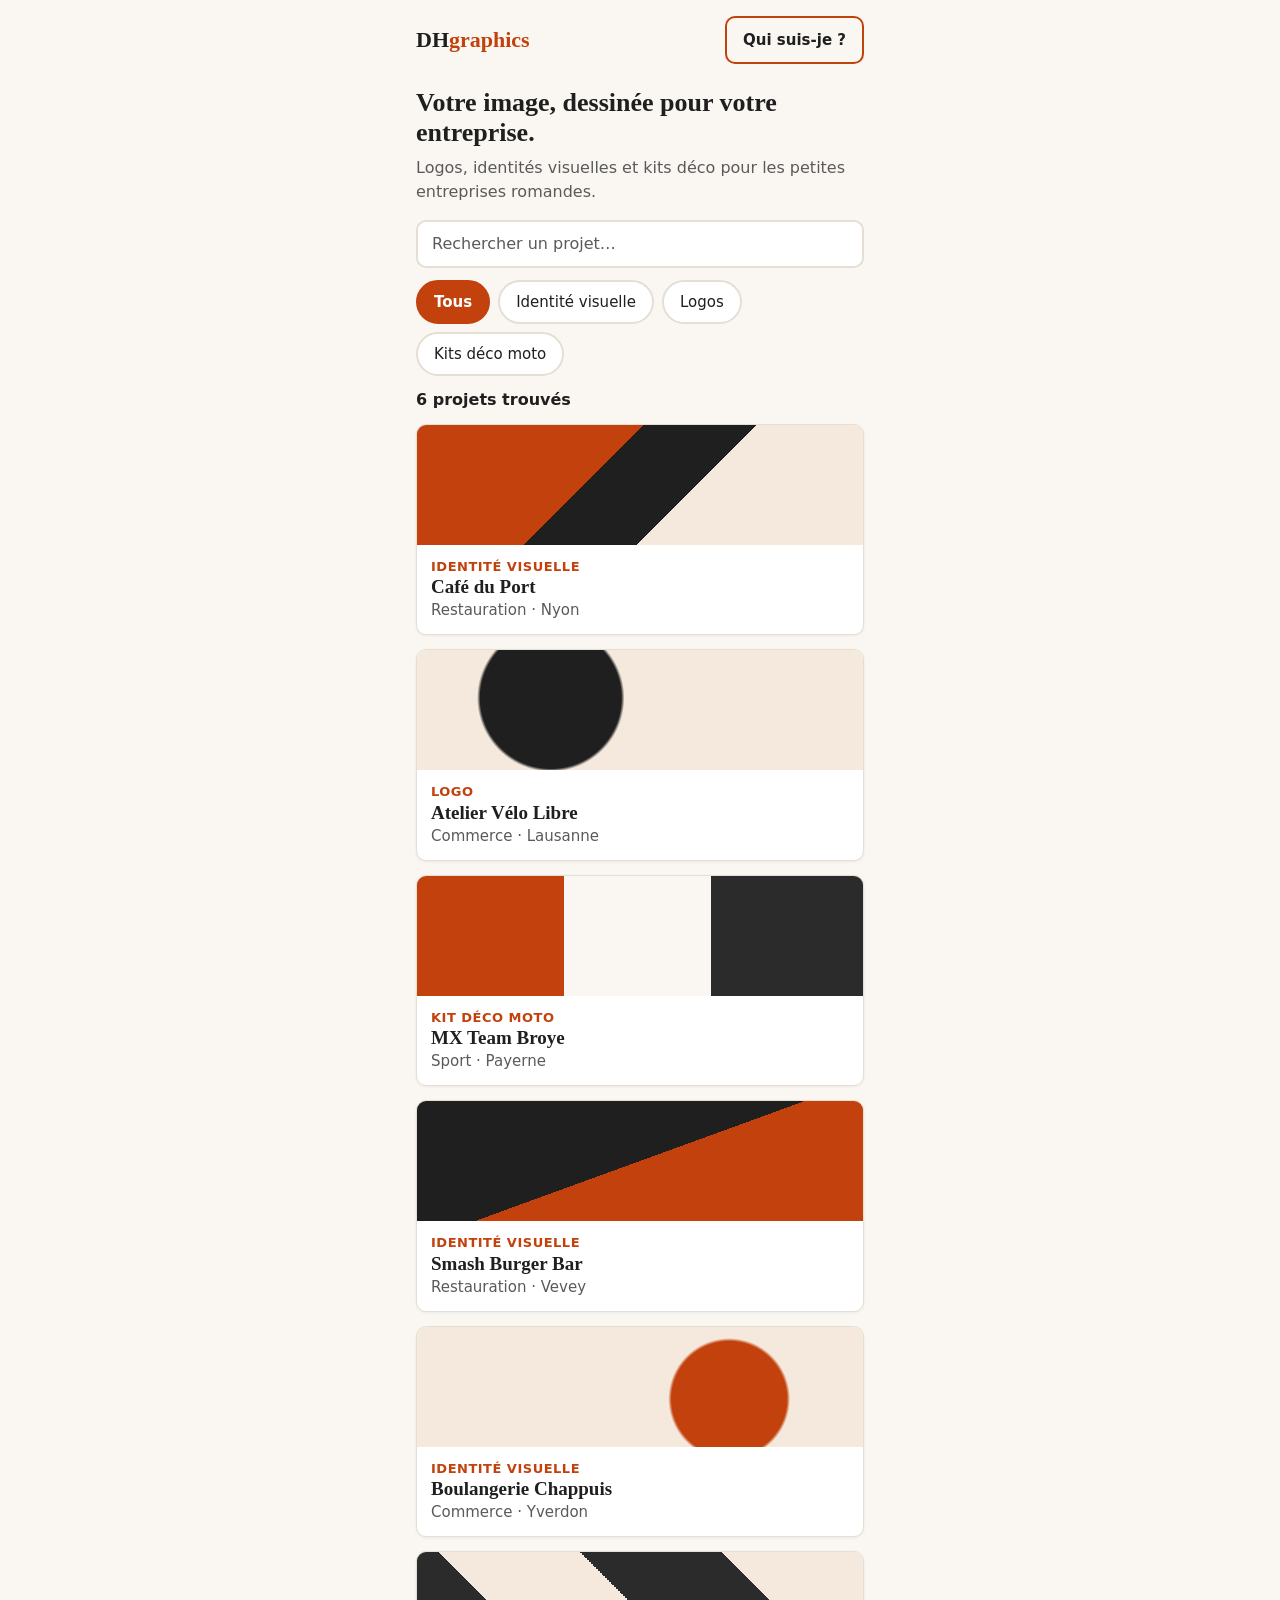
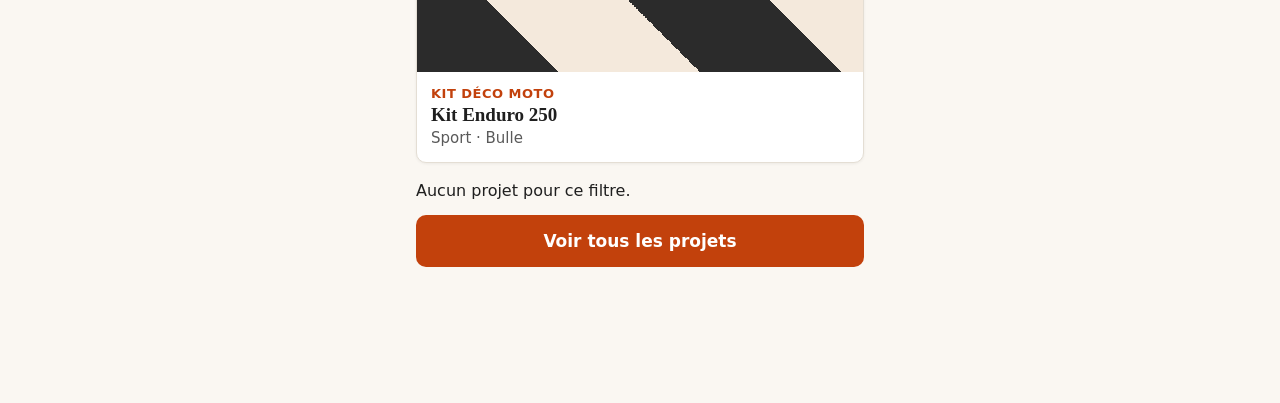
==== design/maquette/index.html @ a4fd5b28 "Ajoute une maquette cliquable du design final dans design/maquette." ====
<!DOCTYPE html>
<html lang="fr">
<head>
  <meta charset="utf-8">
  <meta name="viewport" content="width=device-width, initial-scale=1">
  <title>DHgraphics — Maquette cliquable</title>
  <link rel="stylesheet" href="style.css">
</head>
<body>
  <a class="skip" href="#contenu">Aller au contenu</a>

  <header class="top">
    <a class="logo" href="#accueil" aria-label="DHgraphics, retour à l'accueil">DH<span>graphics</span></a>
    <a class="btn-outline" href="#qui">Qui suis-je ?</a>
  </header>

  <main id="contenu">
    <!-- Écran 1 + 2 : Accueil, recherche et filtres -->
    <section id="ecran-accueil" class="ecran" aria-labelledby="titre-accueil">
      <div class="hero">
        <h1 id="titre-accueil">Votre image, dessinée pour votre entreprise.</h1>
        <p>Logos, identités visuelles et kits déco pour les petites entreprises romandes.</p>
      </div>

      <label class="sr-only" for="recherche">Rechercher un projet</label>
      <input id="recherche" class="search" type="search" placeholder="Rechercher un projet…" autocomplete="off">

      <div class="chips" role="group" aria-label="Filtrer par catégorie">
        <button class="chip" type="button" data-filtre="tous" aria-pressed="true">Tous</button>
        <button class="chip" type="button" data-filtre="Identité visuelle" aria-pressed="false">Identité visuelle</button>
        <button class="chip" type="button" data-filtre="Logo" aria-pressed="false">Logos</button>
        <button class="chip" type="button" data-filtre="Kit déco moto" aria-pressed="false">Kits déco moto</button>
      </div>

      <p class="compteur" id="compteur" aria-live="polite"></p>
      <ul class="cartes" id="cartes"></ul>
      <div class="vide" id="vide" hidden>
        <p>Aucun projet pour ce filtre.</p>
        <button class="btn" type="button" id="reset">Voir tous les projets</button>
      </div>
    </section>

    <!-- Écran 3 : Fiche détaillée -->
    <section id="ecran-fiche" class="ecran" hidden aria-labelledby="titre-fiche">
      <a class="retour" href="#accueil">← Retour aux projets</a>
      <div class="visuel grand" id="fiche-visuel" role="img"></div>
      <h1 id="titre-fiche"></h1>
      <dl class="infos" id="fiche-infos"></dl>
      <div class="encadre" id="fiche-texte"></div>
      <div class="barre-action">
        <a class="btn" id="btn-devis" href="#devis">Demander un devis</a>
      </div>
    </section>

    <!-- Écran 4 : Devis et confirmation -->
    <section id="ecran-devis" class="ecran" hidden aria-labelledby="titre-devis">
      <a class="retour" href="#accueil">← Retour aux projets</a>
      <h1 id="titre-devis">Demander un devis</h1>
      <form id="form-devis" novalidate>
        <label for="prenom">Prénom</label>
        <input id="prenom" name="prenom" autocomplete="given-name" required>
        <p class="erreur" id="err-prenom" hidden>Indiquez votre prénom.</p>

        <label for="email">E-mail</label>
        <input id="email" name="email" type="email" autocomplete="email" required>
        <p class="erreur" id="err-email" hidden>Il manque le @ dans l'e-mail (ex. : enzo@exemple.ch).</p>

        <label for="projet">Votre projet</label>
        <textarea id="projet" name="projet" rows="4" required></textarea>
        <p class="erreur" id="err-projet" hidden>Décrivez votre projet en une ou deux phrases.</p>

        <button class="btn" type="submit">Envoyer</button>
      </form>
      <div class="succes" id="succes" hidden tabindex="-1">
        <p class="coche" aria-hidden="true">✓</p>
        <h2 id="succes-titre">Demande envoyée</h2>
        <p>Réponse sous 48 h.</p>
        <a class="btn" href="#accueil">Voir d'autres projets</a>
      </div>
    </section>

    <!-- Page Qui suis-je -->
    <section id="ecran-qui" class="ecran" hidden aria-labelledby="titre-qui">
      <a class="retour" href="#accueil">← Retour aux projets</a>
      <h1 id="titre-qui">Qui suis-je ?</h1>
      <p class="texte">Je m'appelle Dany, graphiste en formation. Je crée des logos, des identités visuelles et des kits déco de motocross pour des petites entreprises et des clubs de Suisse romande.</p>
    </section>
  </main>

  <script src="app.js"></script>
</body>
</html>
---- design/maquette/style.css ----
/* DHgraphics — design final « Atelier papier » (Mobile First, 390 px) */
:root {
  --fond: #FAF7F2;
  --surface: #FFFFFF;
  --texte: #1F1F1F;
  --texte-2: #5A5A5A;
  --accent: #C2410C;
  --sur-accent: #FFFFFF;
  --bordure: #E4DED4;
  --erreur: #B42318;
  --rayon: 10px;
  --titre: Georgia, "Times New Roman", serif;
  --corps: system-ui, -apple-system, "Segoe UI", Roboto, Arial, sans-serif;
}

* { box-sizing: border-box; margin: 0; padding: 0; }
body { background: var(--fond); color: var(--texte); font: 16px/1.5 var(--corps); max-width: 480px; margin: 0 auto; }
a { color: inherit; }

.sr-only { position: absolute; width: 1px; height: 1px; overflow: hidden; clip: rect(0 0 0 0); white-space: nowrap; }
.skip { position: absolute; left: -999px; top: 8px; background: var(--texte); color: var(--fond); padding: 12px 16px; border-radius: var(--rayon); z-index: 10; }
.skip:focus { left: 8px; }

.top { display: flex; justify-content: space-between; align-items: center; padding: 16px; }
.logo { font: 800 22px var(--titre); text-decoration: none; min-height: 48px; display: flex; align-items: center; }
.logo span { color: var(--accent); }
.btn-outline { min-height: 48px; padding: 0 16px; border: 2px solid var(--accent); border-radius: var(--rayon); display: flex; align-items: center; font-weight: 700; font-size: 15px; text-decoration: none; }

main { padding: 0 16px 120px; }
.hero h1 { font: 700 26px/1.15 var(--titre); margin: 8px 0; }
.hero p { color: var(--texte-2); margin-bottom: 16px; }

.search { width: 100%; min-height: 48px; padding: 0 14px; border: 2px solid var(--bordure); border-radius: var(--rayon); background: var(--surface); font: inherit; color: var(--texte); margin-bottom: 12px; }
.search::placeholder { color: var(--texte-2); }

.chips { display: flex; flex-wrap: wrap; gap: 8px; margin-bottom: 12px; }
.chip { min-height: 44px; padding: 0 16px; border: 2px solid var(--bordure); border-radius: 999px; background: var(--surface); color: var(--texte); font: inherit; font-size: 15px; cursor: pointer; }
.chip[aria-pressed="true"] { background: var(--accent); border-color: var(--accent); color: var(--sur-accent); font-weight: 700; }

.compteur { font-weight: 700; margin-bottom: 12px; }
.cartes { list-style: none; display: grid; gap: 14px; }
.carte a { display: block; background: var(--surface); border: 1px solid var(--bordure); border-radius: var(--rayon); overflow: hidden; text-decoration: none; box-shadow: 0 1px 3px rgb(0 0 0 / .06); }
.visuel { display: block; height: 120px; }
.visuel.grand { height: 200px; border-radius: var(--rayon); margin: 12px 0; }
.carte-texte { display: block; padding: 12px 14px; }
.tag { display: block; font-size: 13px; font-weight: 700; color: var(--accent); text-transform: uppercase; letter-spacing: .5px; }
.carte-titre { display: block; font: 700 19px var(--titre); }
.meta { color: var(--texte-2); font-size: 15px; }

.retour { display: inline-flex; align-items: center; min-height: 48px; font-weight: 700; }
#ecran-fiche h1, #ecran-devis h1, #ecran-qui h1 { font: 700 24px/1.2 var(--titre); margin-bottom: 12px; }
.infos div { display: flex; justify-content: space-between; padding: 10px 0; border-bottom: 1px solid var(--bordure); }
.infos dt { color: var(--texte-2); }
.infos dd { font-weight: 700; }
.encadre { background: var(--surface); border: 1px solid var(--bordure); border-radius: var(--rayon); padding: 14px; margin: 16px 0; display: grid; gap: 8px; }
.texte { color: var(--texte); }

.btn { display: flex; justify-content: center; align-items: center; width: 100%; min-height: 52px; border: 0; border-radius: var(--rayon); background: var(--accent); color: var(--sur-accent); font: 700 17px var(--corps); text-decoration: none; cursor: pointer; }
.barre-action { position: fixed; left: 0; right: 0; bottom: 0; padding: 12px 16px; background: var(--fond); border-top: 1px solid var(--bordure); max-width: 480px; margin: 0 auto; }

form { display: grid; gap: 6px; }
label { font-weight: 700; margin-top: 8px; }
input, textarea { width: 100%; min-height: 48px; padding: 10px 14px; border: 2px solid var(--bordure); border-radius: var(--rayon); font: inherit; background: var(--surface); }
form .btn { margin-top: 16px; }
.erreur { color: var(--erreur); font-size: 15px; }
[aria-invalid="true"] { border-color: var(--erreur); }

.succes { text-align: center; padding: 24px 0; display: grid; gap: 12px; }
.coche { width: 72px; height: 72px; margin: 0 auto; border-radius: 50%; background: #15803D; color: #fff; font-size: 40px; display: flex; align-items: center; justify-content: center; }
.vide { display: grid; gap: 12px; padding: 16px 0; }
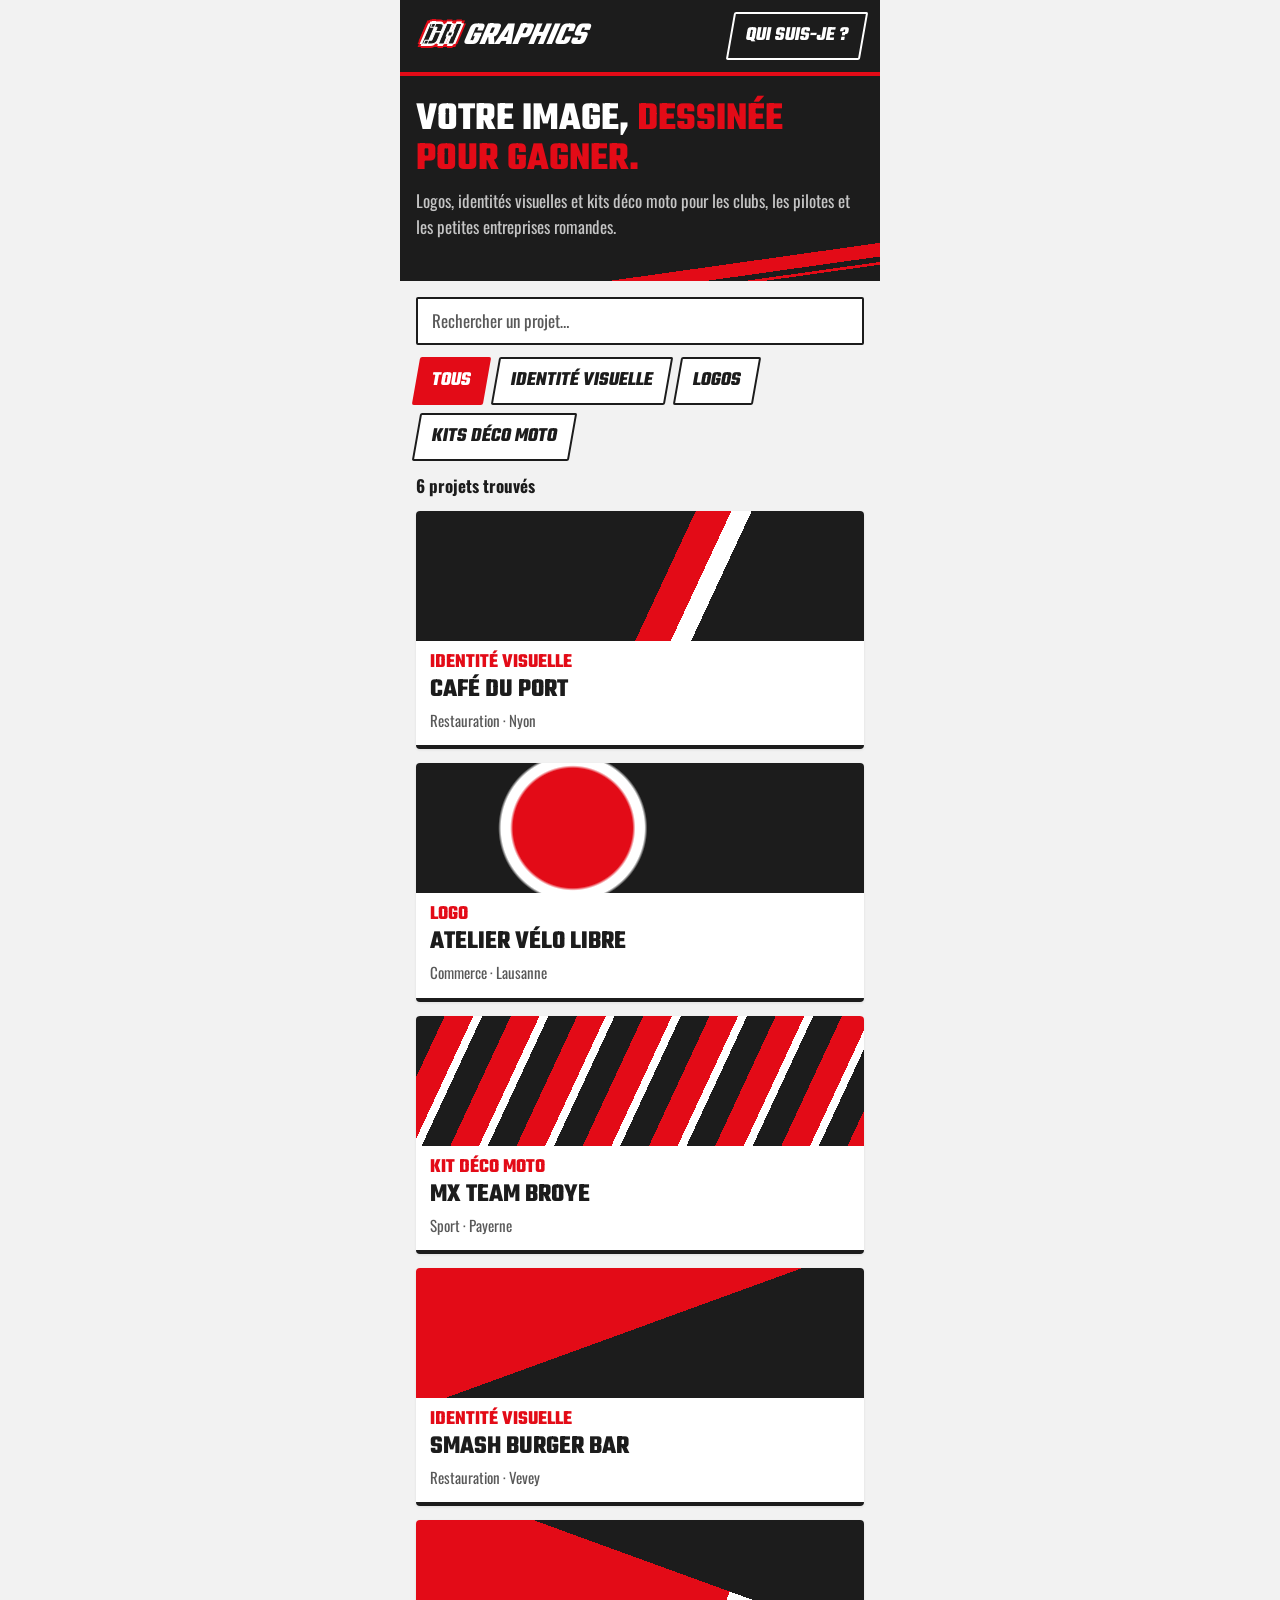
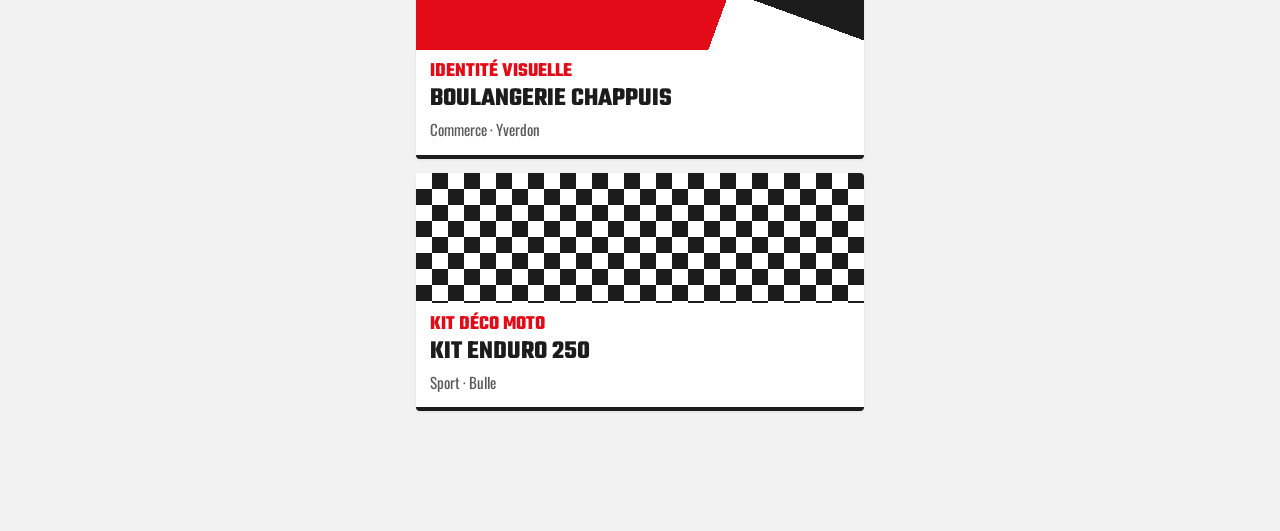
==== commit 7424b9b8: "Applique le brandboard à la maquette cliquable et met à jour l'audit des contrastes." ====
--- a/design/maquette/index.html
+++ b/design/maquette/index.html
@@ -4,13 +4,16 @@
   <meta charset="utf-8">
   <meta name="viewport" content="width=device-width, initial-scale=1">
   <title>DHgraphics — Maquette cliquable</title>
+  <link rel="preconnect" href="https://fonts.googleapis.com">
+  <link rel="preconnect" href="https://fonts.gstatic.com" crossorigin>
+  <link rel="stylesheet" href="https://fonts.googleapis.com/css2?family=Oswald:wght@400;700&family=Teko:wght@700&display=swap">
   <link rel="stylesheet" href="style.css">
 </head>
 <body>
   <a class="skip" href="#contenu">Aller au contenu</a>
 
   <header class="top">
-    <a class="logo" href="#accueil" aria-label="DHgraphics, retour à l'accueil">DH<span>graphics</span></a>
+    <a class="logo" href="#accueil" aria-label="DHgraphics, retour à l'accueil"><span class="logo-dh" aria-hidden="true">DH</span><span class="logo-graphics" aria-hidden="true">Graphics</span></a>
     <a class="btn-outline" href="#qui">Qui suis-je ?</a>
   </header>
 
@@ -18,8 +21,8 @@
     <!-- Écran 1 + 2 : Accueil, recherche et filtres -->
     <section id="ecran-accueil" class="ecran" aria-labelledby="titre-accueil">
       <div class="hero">
-        <h1 id="titre-accueil">Votre image, dessinée pour votre entreprise.</h1>
-        <p>Logos, identités visuelles et kits déco pour les petites entreprises romandes.</p>
+        <h1 id="titre-accueil">Votre image, <em>dessinée pour gagner.</em></h1>
+        <p>Logos, identités visuelles et kits déco moto pour les clubs, les pilotes et les petites entreprises romandes.</p>
       </div>
 
       <label class="sr-only" for="recherche">Rechercher un projet</label>
@@ -83,7 +86,7 @@
     <section id="ecran-qui" class="ecran" hidden aria-labelledby="titre-qui">
       <a class="retour" href="#accueil">← Retour aux projets</a>
       <h1 id="titre-qui">Qui suis-je ?</h1>
-      <p class="texte">Je m'appelle Dany, graphiste en formation. Je crée des logos, des identités visuelles et des kits déco de motocross pour des petites entreprises et des clubs de Suisse romande.</p>
+      <p class="texte">Je m'appelle Dany, graphiste spécialisé dans le design sportif. Je crée des logos, des identités visuelles et des kits déco de motocross pour des petites entreprises et des clubs de Suisse romande.</p>
     </section>
   </main>
 
--- a/design/maquette/style.css
+++ b/design/maquette/style.css
@@ -1,70 +1,98 @@
-/* DHgraphics — design final « Atelier papier » (Mobile First, 390 px) */
+/* DHgraphics — maquette cliquable (Mobile First, 390 px)
+   Direction artistique : brandboard « Sport Design »
+   Rouge #e30b17 · Noir #1c1c1c · Blanc #ffffff · Teko Bold + Oswald Regular */
 :root {
-  --fond: #FAF7F2;
-  --surface: #FFFFFF;
-  --texte: #1F1F1F;
-  --texte-2: #5A5A5A;
-  --accent: #C2410C;
-  --sur-accent: #FFFFFF;
-  --bordure: #E4DED4;
-  --erreur: #B42318;
-  --rayon: 10px;
-  --titre: Georgia, "Times New Roman", serif;
-  --corps: system-ui, -apple-system, "Segoe UI", Roboto, Arial, sans-serif;
+  --rouge: #e30b17;          /* texte blanc dessus : 4,85:1 */
+  --rouge-fonce: #b5000f;    /* survol : 7,07:1 */
+  --noir: #1c1c1c;
+  --blanc: #ffffff;
+  --fond: #f2f2f2;
+  --surface: #ffffff;
+  --texte: #1c1c1c;          /* 17,04:1 sur blanc */
+  --texte-2: #595959;        /* 7,00:1 sur blanc · 6,26:1 sur le fond */
+  --sur-noir-2: #c4c4c4;     /* 9,77:1 sur noir */
+  --bordure: #e0e0e0;        /* séparateurs décoratifs uniquement */
+  --bordure-champ: #1c1c1c;  /* champs et puces : 15,2:1 sur le fond (WCAG 1.4.11) */
+  --focus: #1c1c1c;
+  --erreur: #b5000f;         /* 7,07:1 sur blanc */
+  --rayon: 4px;
+  --skew: -10deg;
+  --titre: "Teko", "Arial Narrow", Impact, sans-serif;
+  --corps: "Oswald", "Arial Narrow", Arial, sans-serif;
 }
 
 * { box-sizing: border-box; margin: 0; padding: 0; }
-body { background: var(--fond); color: var(--texte); font: 16px/1.5 var(--corps); max-width: 480px; margin: 0 auto; }
+body { background: var(--fond); color: var(--texte); font: 17px/1.55 var(--corps); max-width: 480px; margin: 0 auto; }
 a { color: inherit; }
+[hidden] { display: none !important; }
+h1, h2 { font-family: var(--titre); font-weight: 700; line-height: 1; text-transform: uppercase; }
+
+/* Focus clavier bien visible sur fond clair et sur fond noir (WCAG 2.4.7) */
+:focus-visible { outline: 3px solid var(--focus); outline-offset: 3px; box-shadow: 0 0 0 6px var(--blanc); }
 
 .sr-only { position: absolute; width: 1px; height: 1px; overflow: hidden; clip: rect(0 0 0 0); white-space: nowrap; }
-.skip { position: absolute; left: -999px; top: 8px; background: var(--texte); color: var(--fond); padding: 12px 16px; border-radius: var(--rayon); z-index: 10; }
+.skip { position: absolute; left: -999px; top: 8px; background: var(--blanc); color: var(--noir); padding: 12px 16px; z-index: 10; }
 .skip:focus { left: 8px; }
 
-.top { display: flex; justify-content: space-between; align-items: center; padding: 16px; }
-.logo { font: 800 22px var(--titre); text-decoration: none; min-height: 48px; display: flex; align-items: center; }
-.logo span { color: var(--accent); }
-.btn-outline { min-height: 48px; padding: 0 16px; border: 2px solid var(--accent); border-radius: var(--rayon); display: flex; align-items: center; font-weight: 700; font-size: 15px; text-decoration: none; }
+/* En-tête noir avec filet rouge */
+.top { display: flex; justify-content: space-between; align-items: center; padding: 12px 16px; background: var(--noir); color: var(--blanc); border-bottom: 4px solid var(--rouge); }
+.logo { display: inline-flex; align-items: center; min-height: 48px; font: italic 700 32px/1 var(--titre); text-transform: uppercase; text-decoration: none; transform: skewX(var(--skew)); }
+.logo-dh {
+  color: var(--noir);
+  -webkit-text-stroke: 1px var(--blanc);
+  text-shadow: 2px 0 var(--blanc), -2px 0 var(--blanc), 0 2px var(--blanc), 0 -2px var(--blanc),
+               4px 0 var(--rouge), -4px 0 var(--rouge), 0 4px var(--rouge), 0 -4px var(--rouge),
+               3px 3px var(--rouge), -3px -3px var(--rouge), 3px -3px var(--rouge), -3px 3px var(--rouge);
+  padding: 0 5px;
+}
+.logo-graphics { color: var(--blanc); margin-left: 2px; }
+.btn-outline { min-height: 48px; padding: 0 14px; border: 2px solid var(--blanc); border-radius: 2px; display: flex; align-items: center; font: 700 20px/1 var(--titre); text-transform: uppercase; text-decoration: none; transform: skewX(var(--skew)); }
 
 main { padding: 0 16px 120px; }
-.hero h1 { font: 700 26px/1.15 var(--titre); margin: 8px 0; }
-.hero p { color: var(--texte-2); margin-bottom: 16px; }
 
-.search { width: 100%; min-height: 48px; padding: 0 14px; border: 2px solid var(--bordure); border-radius: var(--rayon); background: var(--surface); font: inherit; color: var(--texte); margin-bottom: 12px; }
+/* Bandeau d'accroche */
+.hero { margin: 0 -16px 16px; padding: 24px 16px 40px; background: linear-gradient(172deg, transparent 0 86%, var(--rouge) 86% 91%, transparent 91% 93%, var(--rouge) 93% 94%, transparent 94%), var(--noir); color: var(--blanc); }
+.hero h1 { font-size: 40px; margin: 0 0 8px; }
+.hero h1 em { font-style: normal; color: var(--rouge); } /* grand texte : 3,51:1 ≥ 3:1 */
+.hero p { color: var(--sur-noir-2); }
+
+.search { width: 100%; min-height: 48px; padding: 0 14px; border: 2px solid var(--bordure-champ); border-radius: 2px; background: var(--surface); font: inherit; color: var(--texte); margin-bottom: 12px; }
 .search::placeholder { color: var(--texte-2); }
 
 .chips { display: flex; flex-wrap: wrap; gap: 8px; margin-bottom: 12px; }
-.chip { min-height: 44px; padding: 0 16px; border: 2px solid var(--bordure); border-radius: 999px; background: var(--surface); color: var(--texte); font: inherit; font-size: 15px; cursor: pointer; }
-.chip[aria-pressed="true"] { background: var(--accent); border-color: var(--accent); color: var(--sur-accent); font-weight: 700; }
+.chip { min-height: 48px; padding: 0 14px; border: 2px solid var(--bordure-champ); border-radius: 2px; background: var(--surface); color: var(--texte); font: 700 20px/1 var(--titre); text-transform: uppercase; cursor: pointer; transform: skewX(var(--skew)); }
+.chip[aria-pressed="true"] { background: var(--rouge); border-color: var(--rouge); color: var(--blanc); }
 
 .compteur { font-weight: 700; margin-bottom: 12px; }
 .cartes { list-style: none; display: grid; gap: 14px; }
-.carte a { display: block; background: var(--surface); border: 1px solid var(--bordure); border-radius: var(--rayon); overflow: hidden; text-decoration: none; box-shadow: 0 1px 3px rgb(0 0 0 / .06); }
-.visuel { display: block; height: 120px; }
+.carte a { display: block; background: var(--surface); border-radius: var(--rayon); border-bottom: 4px solid var(--noir); overflow: hidden; text-decoration: none; box-shadow: 0 1px 3px rgb(0 0 0 / .08); }
+.visuel { display: block; height: 130px; }
 .visuel.grand { height: 200px; border-radius: var(--rayon); margin: 12px 0; }
 .carte-texte { display: block; padding: 12px 14px; }
-.tag { display: block; font-size: 13px; font-weight: 700; color: var(--accent); text-transform: uppercase; letter-spacing: .5px; }
-.carte-titre { display: block; font: 700 19px var(--titre); }
+.tag { display: block; font: 700 20px/1 var(--titre); color: var(--rouge); text-transform: uppercase; } /* 4,85:1 sur blanc */
+.carte-titre { display: block; font: 700 26px/1 var(--titre); text-transform: uppercase; margin: 4px 0; }
 .meta { color: var(--texte-2); font-size: 15px; }
 
-.retour { display: inline-flex; align-items: center; min-height: 48px; font-weight: 700; }
-#ecran-fiche h1, #ecran-devis h1, #ecran-qui h1 { font: 700 24px/1.2 var(--titre); margin-bottom: 12px; }
+.retour { display: inline-flex; align-items: center; min-height: 48px; font: 700 20px/1 var(--titre); text-transform: uppercase; }
+#ecran-fiche h1, #ecran-devis h1, #ecran-qui h1 { font-size: 34px; margin-bottom: 12px; }
 .infos div { display: flex; justify-content: space-between; padding: 10px 0; border-bottom: 1px solid var(--bordure); }
 .infos dt { color: var(--texte-2); }
 .infos dd { font-weight: 700; }
-.encadre { background: var(--surface); border: 1px solid var(--bordure); border-radius: var(--rayon); padding: 14px; margin: 16px 0; display: grid; gap: 8px; }
+.encadre { background: var(--surface); border-left: 4px solid var(--rouge); border-radius: var(--rayon); padding: 14px; margin: 16px 0; display: grid; gap: 8px; }
 .texte { color: var(--texte); }
 
-.btn { display: flex; justify-content: center; align-items: center; width: 100%; min-height: 52px; border: 0; border-radius: var(--rayon); background: var(--accent); color: var(--sur-accent); font: 700 17px var(--corps); text-decoration: none; cursor: pointer; }
-.barre-action { position: fixed; left: 0; right: 0; bottom: 0; padding: 12px 16px; background: var(--fond); border-top: 1px solid var(--bordure); max-width: 480px; margin: 0 auto; }
+.btn { display: flex; justify-content: center; align-items: center; width: 100%; min-height: 52px; border: 0; border-radius: 2px; background: var(--rouge); color: var(--blanc); font: 700 26px/1 var(--titre); text-transform: uppercase; text-decoration: none; cursor: pointer; transform: skewX(var(--skew)); }
+.btn:hover { background: var(--rouge-fonce); }
+.barre-action { position: fixed; left: 0; right: 0; bottom: 0; padding: 12px 16px; background: var(--noir); max-width: 480px; margin: 0 auto; }
 
 form { display: grid; gap: 6px; }
 label { font-weight: 700; margin-top: 8px; }
-input, textarea { width: 100%; min-height: 48px; padding: 10px 14px; border: 2px solid var(--bordure); border-radius: var(--rayon); font: inherit; background: var(--surface); }
+input, textarea { width: 100%; min-height: 48px; padding: 10px 14px; border: 2px solid var(--bordure-champ); border-radius: 2px; font: inherit; background: var(--surface); }
 form .btn { margin-top: 16px; }
 .erreur { color: var(--erreur); font-size: 15px; }
 [aria-invalid="true"] { border-color: var(--erreur); }
 
 .succes { text-align: center; padding: 24px 0; display: grid; gap: 12px; }
-.coche { width: 72px; height: 72px; margin: 0 auto; border-radius: 50%; background: #15803D; color: #fff; font-size: 40px; display: flex; align-items: center; justify-content: center; }
+.coche { width: 72px; height: 72px; margin: 0 auto; border-radius: 50%; background: var(--noir); color: var(--blanc); border: 4px solid var(--rouge); font-size: 38px; display: flex; align-items: center; justify-content: center; }
 .vide { display: grid; gap: 12px; padding: 16px 0; }
+[tabindex="-1"]:focus { outline: none; box-shadow: none; } /* titres et messages qui reçoivent le focus par script */
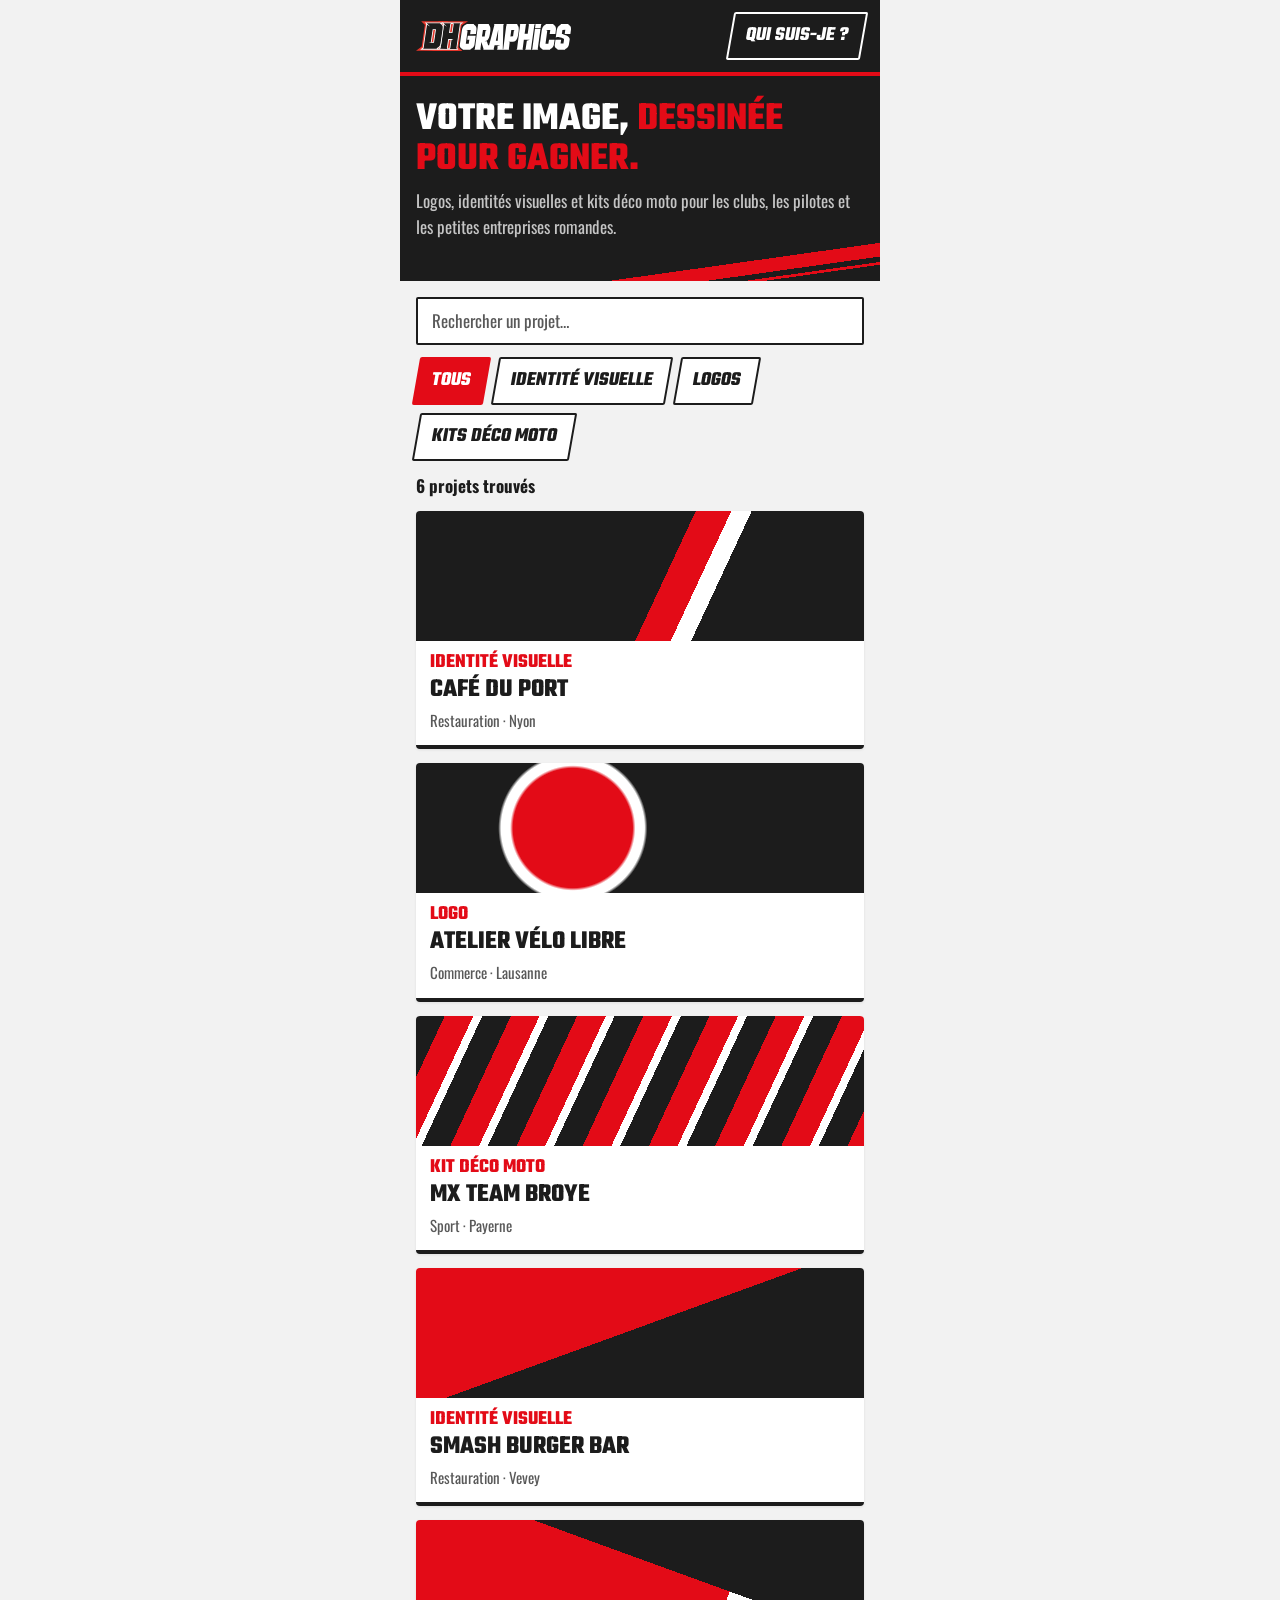
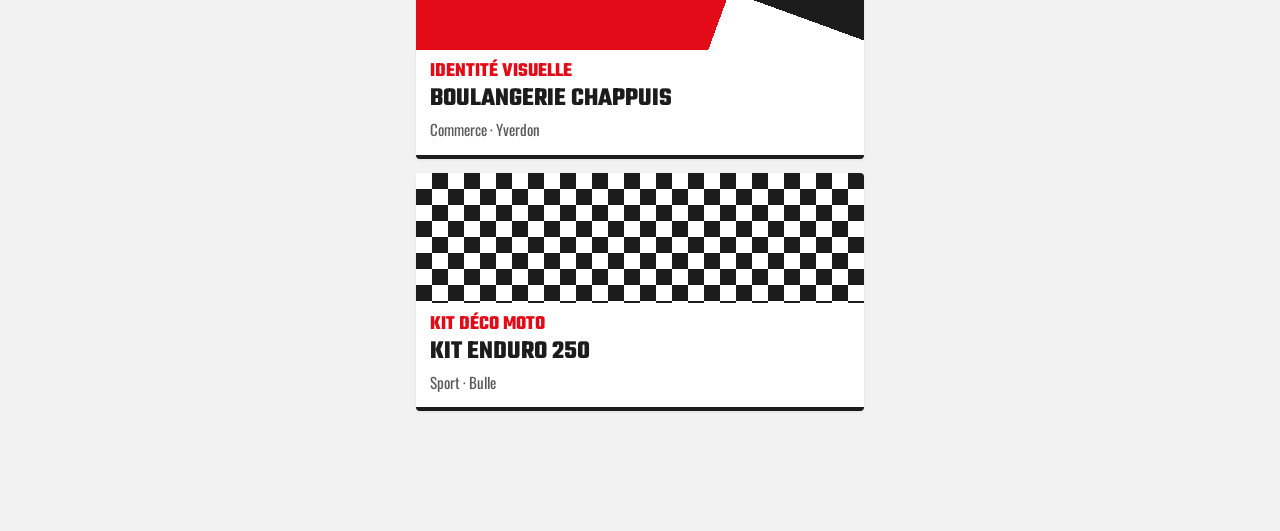
==== commit 97262c03: "Remplace le logo provisoire par le logo officiel du brandboard (SVG) et ajoute le favicon." ====
--- a/design/maquette/index.html
+++ b/design/maquette/index.html
@@ -4,6 +4,7 @@
   <meta charset="utf-8">
   <meta name="viewport" content="width=device-width, initial-scale=1">
   <title>DHgraphics — Maquette cliquable</title>
+  <link rel="icon" href="../../images/favicon.svg" type="image/svg+xml">
   <link rel="preconnect" href="https://fonts.googleapis.com">
   <link rel="preconnect" href="https://fonts.gstatic.com" crossorigin>
   <link rel="stylesheet" href="https://fonts.googleapis.com/css2?family=Oswald:wght@400;700&family=Teko:wght@700&display=swap">
@@ -13,7 +14,7 @@
   <a class="skip" href="#contenu">Aller au contenu</a>
 
   <header class="top">
-    <a class="logo" href="#accueil" aria-label="DHgraphics, retour à l'accueil"><span class="logo-dh" aria-hidden="true">DH</span><span class="logo-graphics" aria-hidden="true">Graphics</span></a>
+    <a class="logo" href="#accueil"><img src="../../images/logo-dhgraphics-blanc.svg" alt="DHgraphics, retour à l'accueil" width="240" height="47"></a>
     <a class="btn-outline" href="#qui">Qui suis-je ?</a>
   </header>
 
--- a/design/maquette/style.css
+++ b/design/maquette/style.css
@@ -36,16 +36,8 @@
 
 /* En-tête noir avec filet rouge */
 .top { display: flex; justify-content: space-between; align-items: center; padding: 12px 16px; background: var(--noir); color: var(--blanc); border-bottom: 4px solid var(--rouge); }
-.logo { display: inline-flex; align-items: center; min-height: 48px; font: italic 700 32px/1 var(--titre); text-transform: uppercase; text-decoration: none; transform: skewX(var(--skew)); }
-.logo-dh {
-  color: var(--noir);
-  -webkit-text-stroke: 1px var(--blanc);
-  text-shadow: 2px 0 var(--blanc), -2px 0 var(--blanc), 0 2px var(--blanc), 0 -2px var(--blanc),
-               4px 0 var(--rouge), -4px 0 var(--rouge), 0 4px var(--rouge), 0 -4px var(--rouge),
-               3px 3px var(--rouge), -3px -3px var(--rouge), 3px -3px var(--rouge), -3px 3px var(--rouge);
-  padding: 0 5px;
-}
-.logo-graphics { color: var(--blanc); margin-left: 2px; }
+.logo { display: inline-flex; align-items: center; min-height: 48px; }
+.logo img { height: 30px; width: auto; display: block; } /* logo SVG officiel du brandboard */
 .btn-outline { min-height: 48px; padding: 0 14px; border: 2px solid var(--blanc); border-radius: 2px; display: flex; align-items: center; font: 700 20px/1 var(--titre); text-transform: uppercase; text-decoration: none; transform: skewX(var(--skew)); }
 
 main { padding: 0 16px 120px; }
